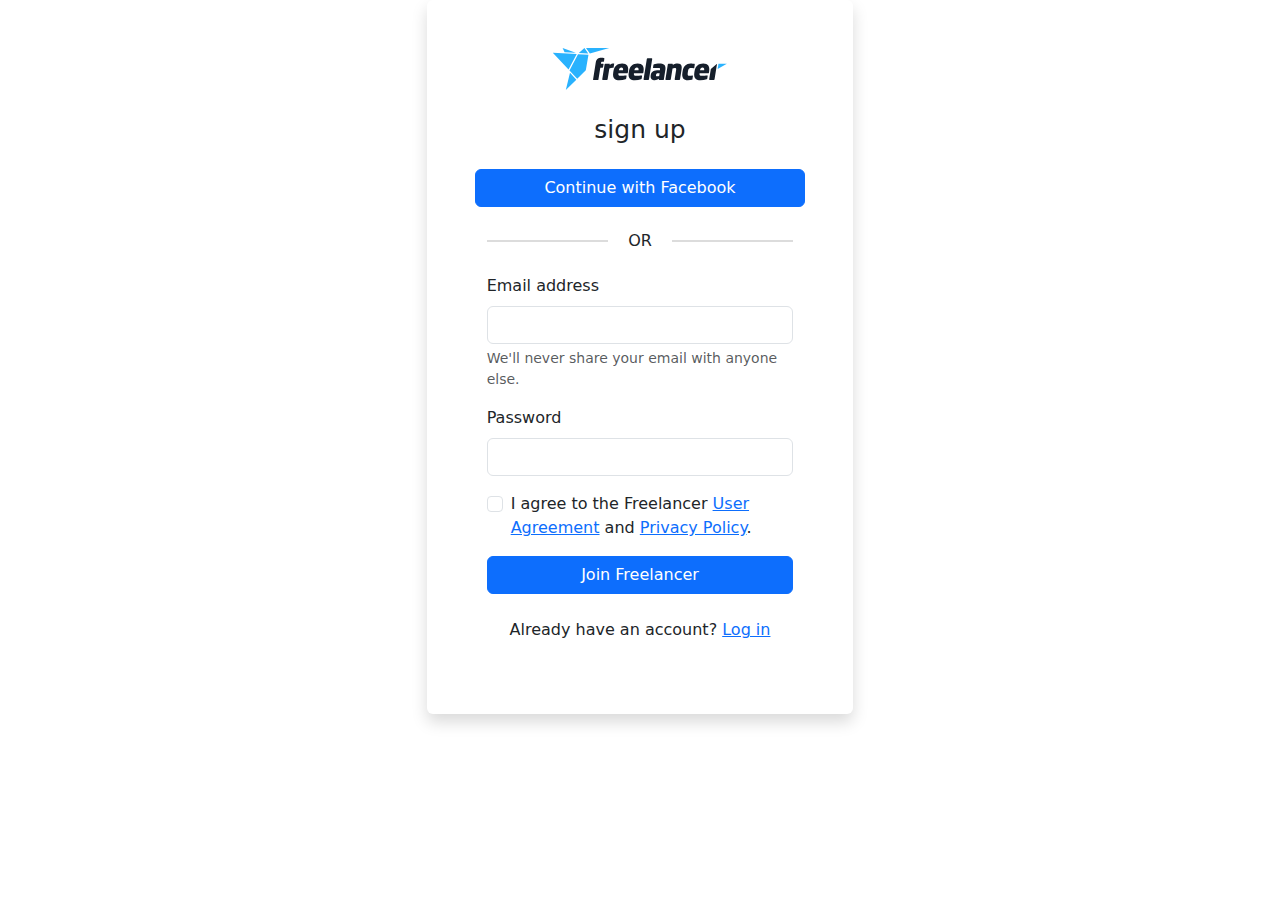
==== signup.html @ cfffbcb8 "Add files via upload" ====
<!doctype html>
<html lang="en">
  <head>
    <!-- Required meta tags -->
    <meta charset="utf-8">
    <meta name="viewport" content="width=device-width, initial-scale=1">

    <!-- Bootstrap CSS -->
    <link rel="stylesheet" href="https://stackpath.bootstrapcdn.com/bootstrap/5.0.0-alpha1/css/bootstrap.min.css">
    <link rel="stylesheet" href="css/style.css">

    <title>Sign-up from</title>
  </head>
  <body>
    <section class="container   col-xl-4 justify-content-center">
      <div class="sign-up">
      
      <div class="row shadow p-5 mb-5 rounded">
        <img src="images/freelancer-logo.svg">
        <h1 class="text-center mb-4">sign up</h1>
        <a href="https://www.facebook.com/" target="_blank" class="btn btn-primary"> Continue with Facebook</a>
        <div class="heading">
          <h6 class="text-center my-4"><span>OR</span></h6>
        </div>
        
        <form>
        <div class="mb-3">
          <label for="exampleInputEmail1" class="form-label">Email address</label>
          <input type="email" class="form-control" id="exampleInputEmail1" aria-describedby="emailHelp">
          <div id="emailHelp" class="form-text">We'll never share your email with anyone else.</div>
        </div>
        <div class="mb-3">
          <label for="exampleInputPassword1" class="form-label">Password</label>
          <input type="password" class="form-control" id="exampleInputPassword1">
        </div>
        <div class="mb-3 form-check">
          <input type="checkbox" class="form-check-input" id="exampleCheck1">
          <label class="form-check-label" for="exampleCheck1">I agree to the Freelancer <a href="#">User Agreement</a> and <a href="#">Privacy Policy</a>.</label>
        </div>
        <button type="submit" class="btn btn-primary d-block w-100">Join Freelancer</button>
      </form>
      <p class="text-center my-4">Already have an account? <a href="index.html">Log in</a></p>
        
      </div>
      </div>
    </section>

    

    <!-- Optional JavaScript -->
    <!-- Popper.js first, then Bootstrap JS -->
    <script src="https://cdn.jsdelivr.net/npm/popper.js@1.16.0/dist/umd/popper.min.js" ></script>
    <script src="https://stackpath.bootstrapcdn.com/bootstrap/5.0.0-alpha1/js/bootstrap.min.js"></script>
  </body>
</html>
---- css/style.css ----
body{}



.row img{
	display: block;
    width: 60%;
    margin: auto;
}

.row h1{
	font-size: 25px;
    margin-top: 25px;
}
.heading{

}

.heading h6{position: relative;}

.heading h6::before{
	content: "";
	position: absolute;
	width: 100%;
	background: #00000047;
	height: 1px;
	bottom: 50%;
	left: 0;
	transform: translateY(50%);
	z-index: -1;
}
.heading h6 span{

background: #fff;

padding: 0 20px;
}

.form-check-label a{

}
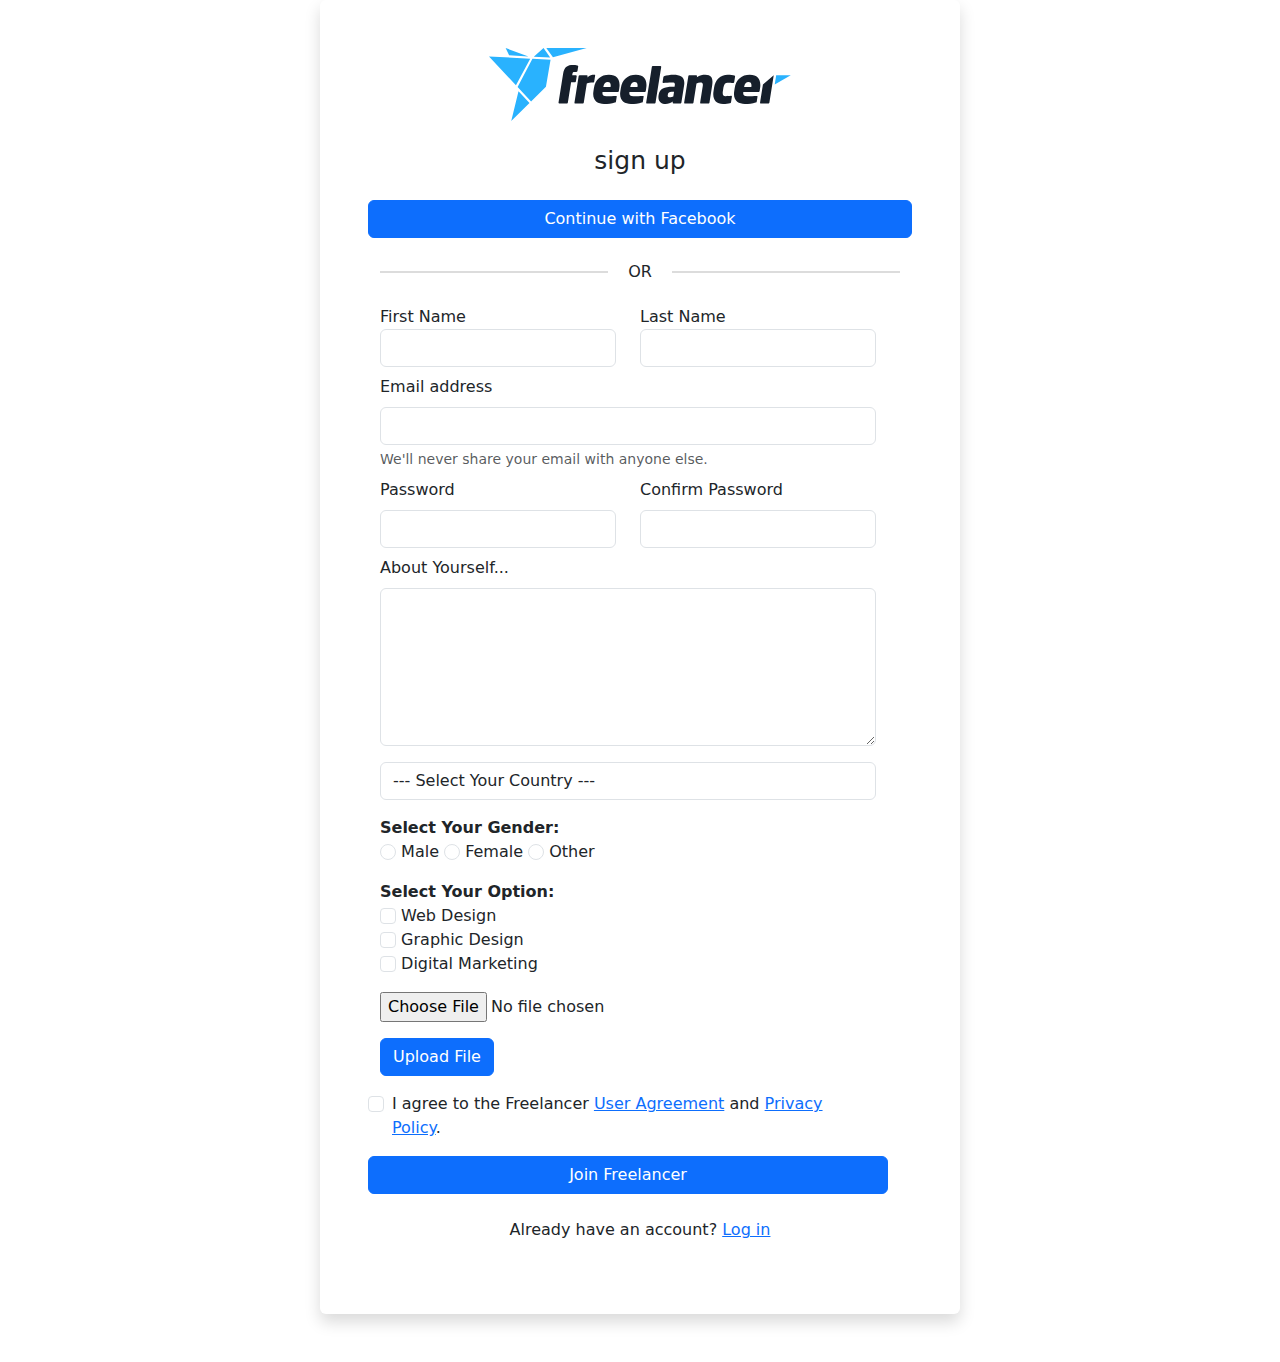
==== commit 97007fdd: "Update signup.html" ====
--- a/signup.html
+++ b/signup.html
@@ -12,7 +12,7 @@
     <title>Sign-up from</title>
   </head>
   <body>
-    <section class="container   col-xl-4 justify-content-center">
+    <section class="container   col-xl-6 justify-content-center">
       <div class="sign-up">
       
       <div class="row shadow p-5 mb-5 rounded">
@@ -23,22 +23,98 @@
           <h6 class="text-center my-4"><span>OR</span></h6>
         </div>
         
-        <form>
-        <div class="mb-3">
+        <form class="row">
+          <div class="col-xl-6 mb-2">
+            <label for="fname">First Name</label>
+            <input  type="text" class="form-control" id="fname">
+          </div>
+
+          <div class="col-xl-6 mb-2">
+            <label for="lname">Last Name</label>
+            <input  type="text" class="form-control" id="lname">
+          </div>
+
+        <div class="col-xl-12 mb-2">
           <label for="exampleInputEmail1" class="form-label">Email address</label>
           <input type="email" class="form-control" id="exampleInputEmail1" aria-describedby="emailHelp">
           <div id="emailHelp" class="form-text">We'll never share your email with anyone else.</div>
         </div>
-        <div class="mb-3">
+        <div class="col-xl-6 mb-2">
           <label for="exampleInputPassword1" class="form-label">Password</label>
           <input type="password" class="form-control" id="exampleInputPassword1">
         </div>
+
+        <div class="col-xl-6 mb-2">
+          <label for="exampleInputPassword2" class="form-label">Confirm Password</label>
+          <input type="password" class="form-control" id="exampleInputPassword2">
+        </div>
+
+        <div class="col-xl-12 mb-3">
+          <label for="aboutyour" class="form-label">About Yourself...</label>
+          <textarea class="form-control" rows="6" id="aboutyour"></textarea>
+        </div>
+        <div class="col-xl-12 mb-3">
+          <select class="form-control">
+            <option>--- Select Your Country ---</option>
+            <option value="Bangladesh">Bangladesh</option>
+            <option value="USA">USA</option>
+            <option value="India">India</option>
+            <option value="Asia">Asia</option>
+            <option value="Germany">Germany</option>
+            <option value="China">China</option>
+            <option value="Japan">Japan</option>
+            <option value="Bhutan">Bhutan</option>
+          </select>
+        </div>
+
+        <div class="col-xl-12 mb-3">
+          <strong>Select Your Gender:</strong> <br>
+
+          <input class="form-check-input" type="radio" id="male" value="male" name="gender">
+          <label for="male">Male</label>
+
+          <input class="form-check-input" type="radio" id="female" value="female" name="gender">
+          <label for="female">Female</label>
+
+          <input class="form-check-input" type="radio" id="other" value="other" name="gender">
+          <label for="other">Other</label>
+        </div>
+
+        <div class="col-xl-12 mb-3">
+          <strong>Select Your Option:</strong> <br>
+          <div class="fromcheck">
+            <input class="form-check-input" type="checkbox" id="wd" name="option" value="web design">
+          <label for="wd">Web Design</label>
+          </div>
+          
+          <div class="fromcheck">
+            <input class="form-check-input" type="checkbox" id="gd" name="option" value="graphic design">
+          <label for="gd">Graphic Design</label>
+          </div>
+          
+          <div class="fromcheck">
+            <input class="form-check-input" type="checkbox" id="dm" name="option" value="digital marketing">
+          <label for="dm">Digital Marketing</label>
+          </div>
+        </div>
+
+        <div class="col-xl-12 mb-3">
+          <div class="from-file">
+            <input type="file" class="from-file-input" id="customFile">
+          </div>
+          </div>
+
+          <div class="col-xl-12 mb-3">
+            <input type="submit" value="Upload File" class="btn btn-primary">
+            </div>
+
         <div class="mb-3 form-check">
           <input type="checkbox" class="form-check-input" id="exampleCheck1">
           <label class="form-check-label" for="exampleCheck1">I agree to the Freelancer <a href="#">User Agreement</a> and <a href="#">Privacy Policy</a>.</label>
         </div>
         <button type="submit" class="btn btn-primary d-block w-100">Join Freelancer</button>
       </form>
+
       <p class="text-center my-4">Already have an account? <a href="index.html">Log in</a></p>
         
       </div>
@@ -52,4 +128,4 @@
     <script src="https://cdn.jsdelivr.net/npm/popper.js@1.16.0/dist/umd/popper.min.js" ></script>
     <script src="https://stackpath.bootstrapcdn.com/bootstrap/5.0.0-alpha1/js/bootstrap.min.js"></script>
   </body>
-</html>+</html>
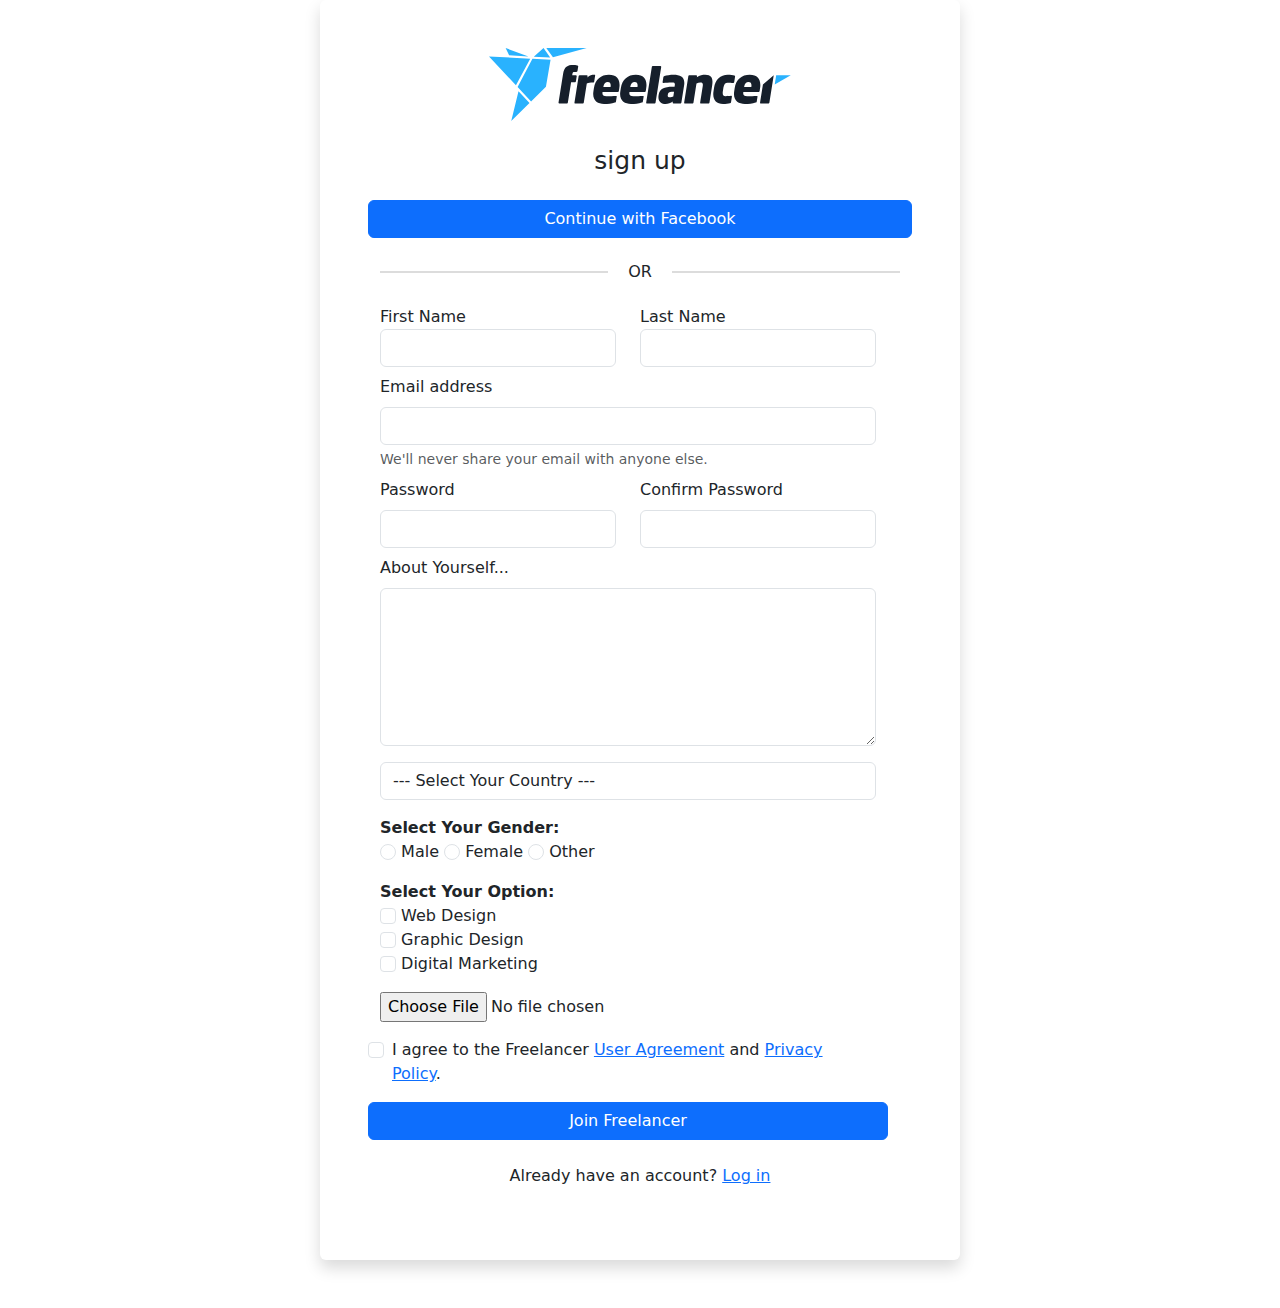
==== commit 7a3e3d8a: "Update signup.html" ====
--- a/signup.html
+++ b/signup.html
@@ -104,10 +104,6 @@
           </div>
           </div>
 
-          <div class="col-xl-12 mb-3">
-            <input type="submit" value="Upload File" class="btn btn-primary">
-            </div>
-
         <div class="mb-3 form-check">
           <input type="checkbox" class="form-check-input" id="exampleCheck1">
           <label class="form-check-label" for="exampleCheck1">I agree to the Freelancer <a href="#">User Agreement</a> and <a href="#">Privacy Policy</a>.</label>
